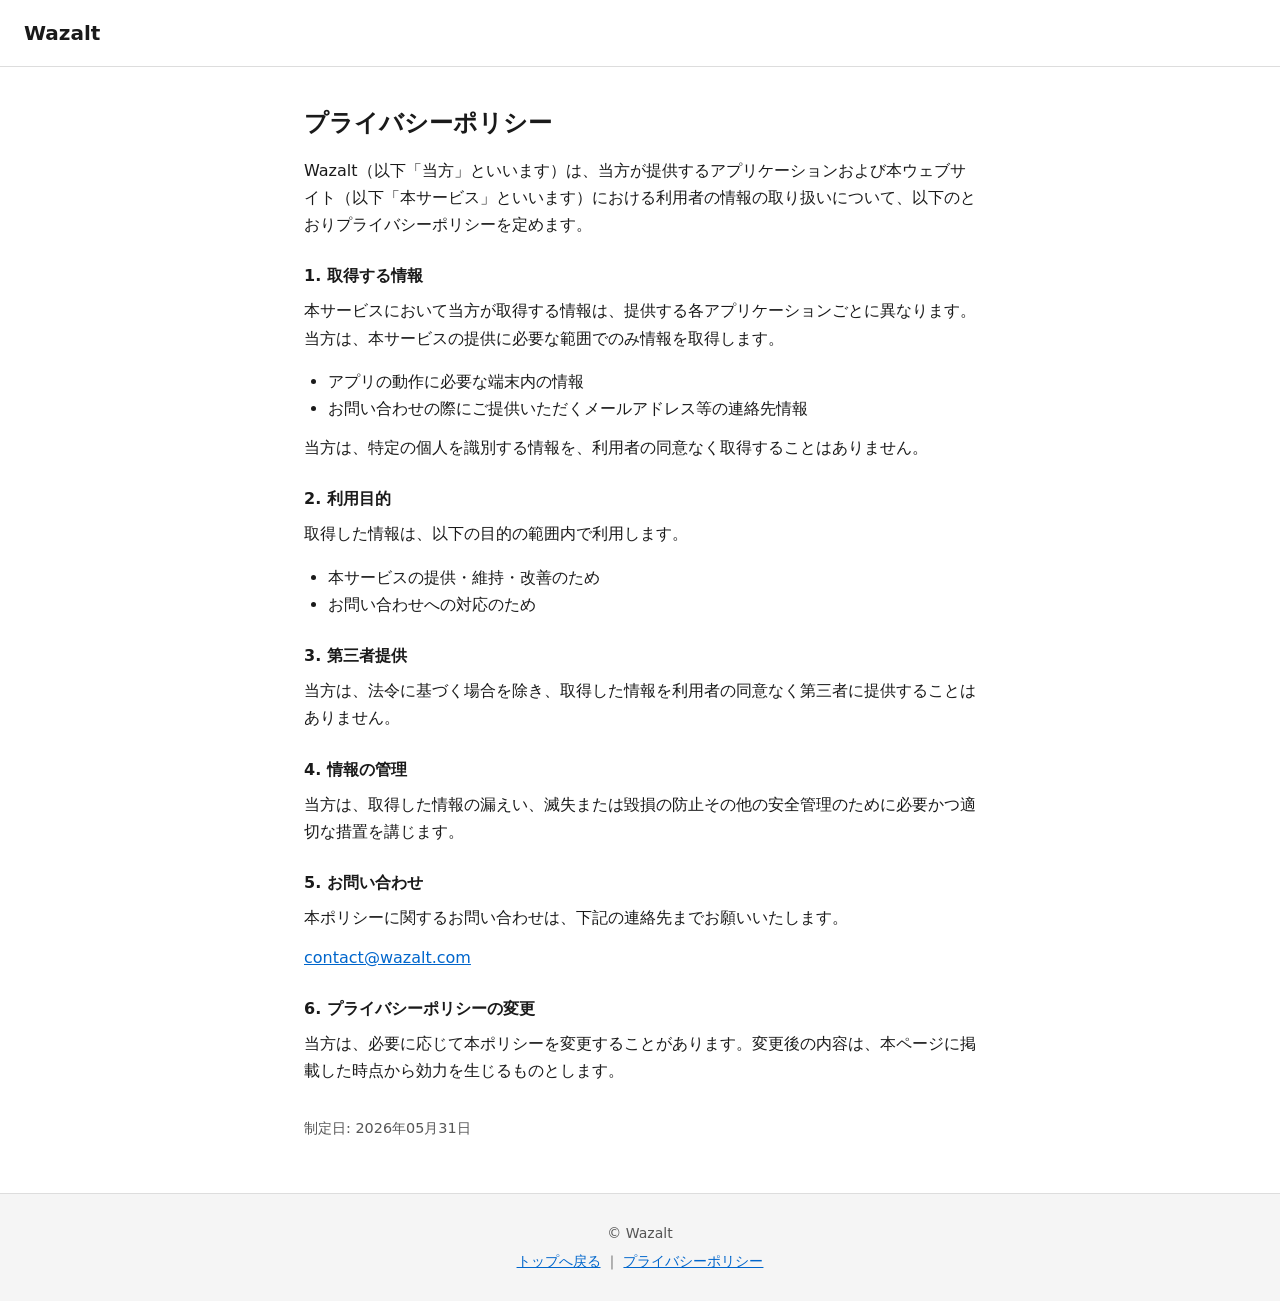
==== privacy/index.html @ 3d4e27b1 "Initial commit: Wazalt business website Add top page, privacy policy page, shared CSS, and anti-spam" ====
<!DOCTYPE html>
<html lang="ja">
<head>
  <meta charset="UTF-8">
  <meta name="viewport" content="width=device-width, initial-scale=1">
  <title>プライバシーポリシー | Wazalt</title>
  <meta name="description" content="Wazalt のプライバシーポリシーです。">
  <link rel="stylesheet" href="/css/style.css">
</head>
<body>
  <header class="site-header">
    <p class="site-name"><a href="/">Wazalt</a></p>
  </header>

  <main>
    <h1>プライバシーポリシー</h1>

    <div class="privacy-content">
      <p>Wazalt（以下「当方」といいます）は、当方が提供するアプリケーションおよび本ウェブサイト（以下「本サービス」といいます）における利用者の情報の取り扱いについて、以下のとおりプライバシーポリシーを定めます。</p>

      <h3>1. 取得する情報</h3>
      <p>本サービスにおいて当方が取得する情報は、提供する各アプリケーションごとに異なります。当方は、本サービスの提供に必要な範囲でのみ情報を取得します。</p>
      <ul>
        <li>アプリの動作に必要な端末内の情報</li>
        <li>お問い合わせの際にご提供いただくメールアドレス等の連絡先情報</li>
      </ul>
      <p>当方は、特定の個人を識別する情報を、利用者の同意なく取得することはありません。</p>

      <h3>2. 利用目的</h3>
      <p>取得した情報は、以下の目的の範囲内で利用します。</p>
      <ul>
        <li>本サービスの提供・維持・改善のため</li>
        <li>お問い合わせへの対応のため</li>
      </ul>

      <h3>3. 第三者提供</h3>
      <p>当方は、法令に基づく場合を除き、取得した情報を利用者の同意なく第三者に提供することはありません。</p>

      <h3>4. 情報の管理</h3>
      <p>当方は、取得した情報の漏えい、滅失または毀損の防止その他の安全管理のために必要かつ適切な措置を講じます。</p>

      <h3>5. お問い合わせ</h3>
      <p>本ポリシーに関するお問い合わせは、下記の連絡先までお願いいたします。</p>
      <p id="contact-mail">
        <noscript>contact［at］wazalt［dot］com（［at］→@、［dot］→.）</noscript>
      </p>
      <script src="/js/mail.js"></script>

      <h3>6. プライバシーポリシーの変更</h3>
      <p>当方は、必要に応じて本ポリシーを変更することがあります。変更後の内容は、本ページに掲載した時点から効力を生じるものとします。</p>
    </div>

    <p class="privacy-effective">制定日: 2026年05月31日</p>
  </main>

  <footer class="site-footer">
    <p>© Wazalt</p>
    <p><a href="/">トップへ戻る</a> ｜ <a href="/privacy/">プライバシーポリシー</a></p>
  </footer>
</body>
</html>
---- css/style.css ----
*, *::before, *::after {
  box-sizing: border-box;
}

body {
  margin: 0;
  padding: 0;
  font-family: system-ui, -apple-system, "Hiragino Kaku Gothic ProN", "Noto Sans JP", sans-serif;
  font-size: 16px;
  line-height: 1.7;
  color: #1A1A1A;
  background-color: #FFFFFF;
}

a {
  color: #0066CC;
  text-decoration: underline;
}

a:hover,
a:focus {
  text-decoration: none;
  outline: 2px solid #0066CC;
  outline-offset: 2px;
}

/* Header */
.site-header {
  border-bottom: 1px solid #DDDDDD;
  padding: 16px 24px;
}

.site-header .site-name {
  font-size: 1.25rem;
  font-weight: bold;
  margin: 0;
}

.site-header .site-name a {
  color: #1A1A1A;
  text-decoration: none;
}

.site-header .site-name a:hover,
.site-header .site-name a:focus {
  text-decoration: underline;
  outline: 2px solid #0066CC;
  outline-offset: 2px;
}

/* Main */
main {
  max-width: 720px;
  margin: 0 auto;
  padding: 40px 24px;
}

section {
  margin-bottom: 48px;
}

section:last-child {
  margin-bottom: 0;
}

h1, h2 {
  line-height: 1.4;
}

h1 {
  font-size: 1.5rem;
  margin-top: 0;
  margin-bottom: 16px;
}

h2 {
  font-size: 1.25rem;
  margin-top: 0;
  margin-bottom: 12px;
  padding-bottom: 8px;
  border-bottom: 1px solid #DDDDDD;
}

h3 {
  font-size: 1.1rem;
  margin-top: 24px;
  margin-bottom: 8px;
}

p {
  margin-top: 0;
  margin-bottom: 12px;
}

/* Footer */
.site-footer {
  background-color: #F5F5F5;
  border-top: 1px solid #DDDDDD;
  padding: 24px;
  text-align: center;
  font-size: 0.875rem;
  color: #555555;
}

.site-footer p {
  margin: 4px 0;
}

.site-footer a {
  color: #0066CC;
}

/* Contact mail */
#contact-mail a {
  color: #0066CC;
  text-decoration: underline;
}

/* Privacy policy */
.privacy-content h3 {
  font-size: 1rem;
}

.privacy-content ul {
  padding-left: 1.5em;
  margin-bottom: 12px;
}

.privacy-effective {
  color: #555555;
  font-size: 0.9rem;
  margin-top: 32px;
}

/* Responsive */
@media (max-width: 600px) {
  main {
    padding: 24px 16px;
  }

  .site-header {
    padding: 12px 16px;
  }

  .site-footer {
    padding: 16px;
  }
}
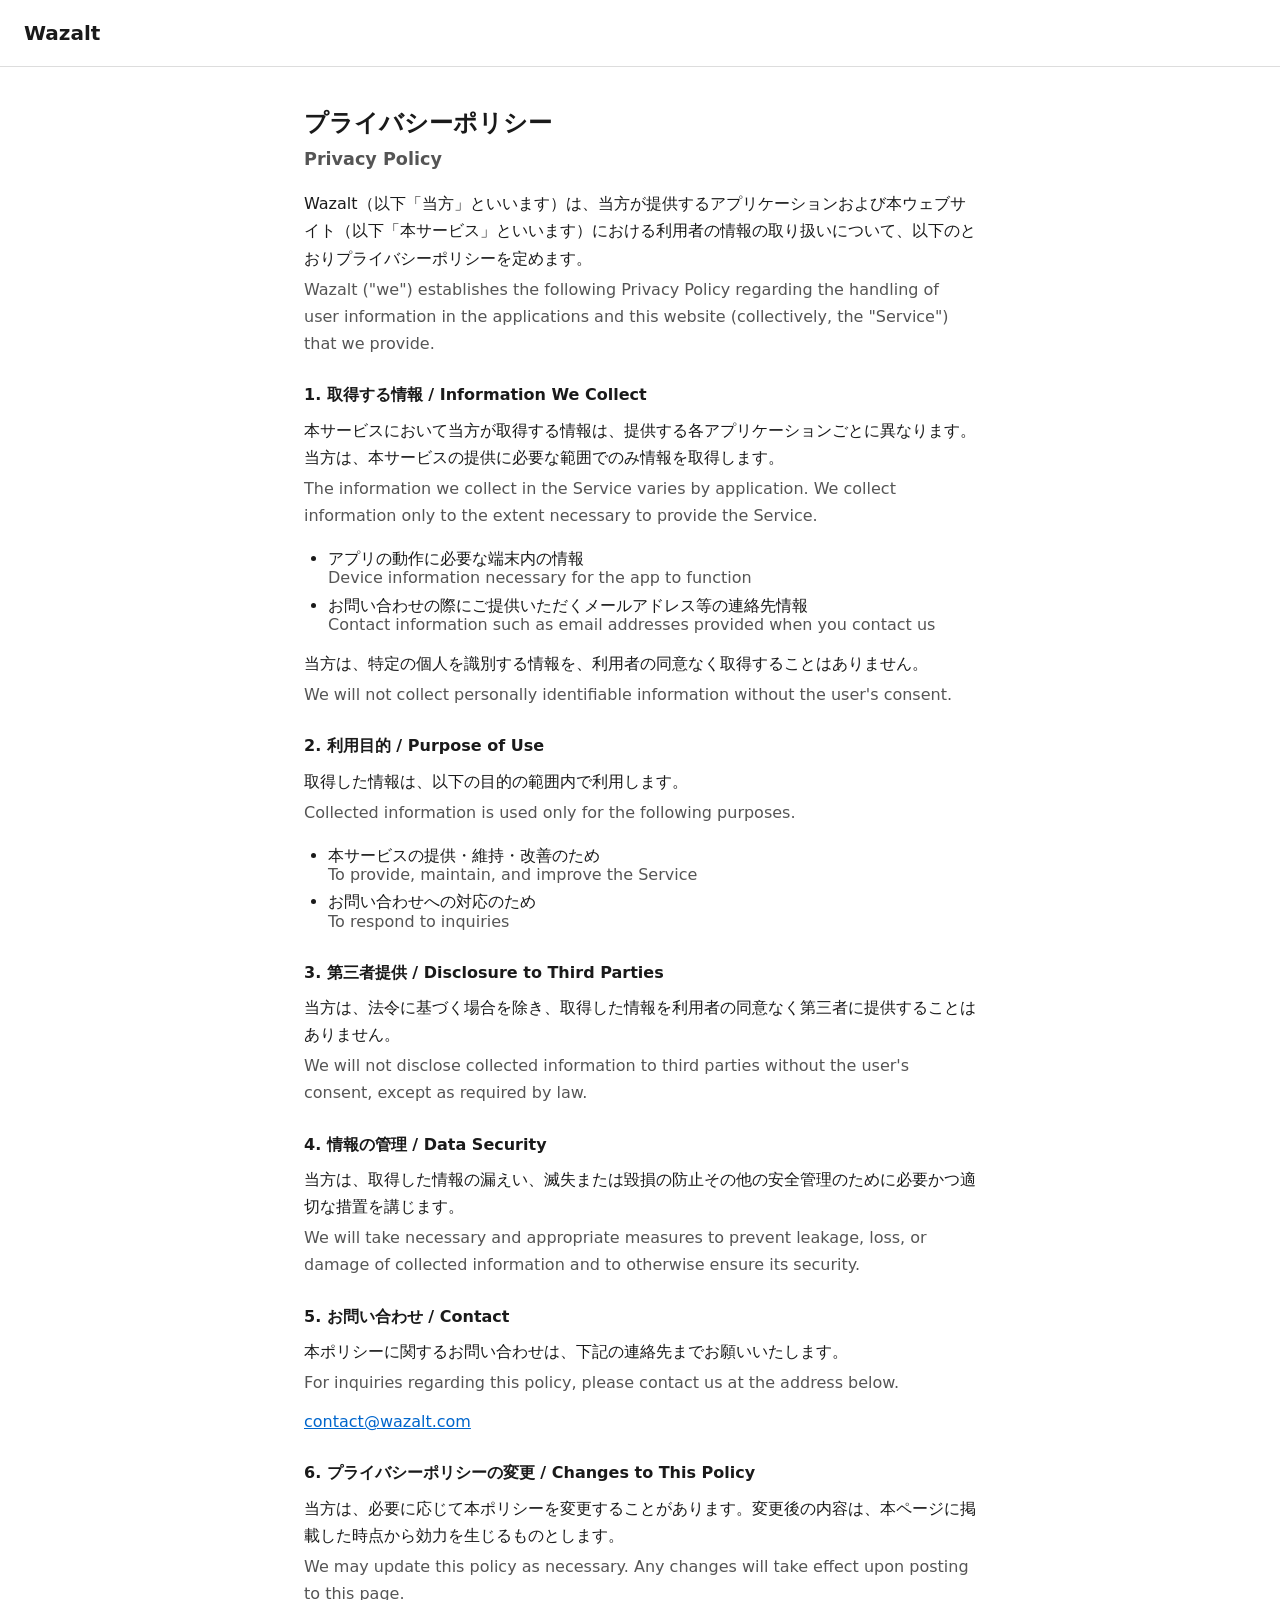
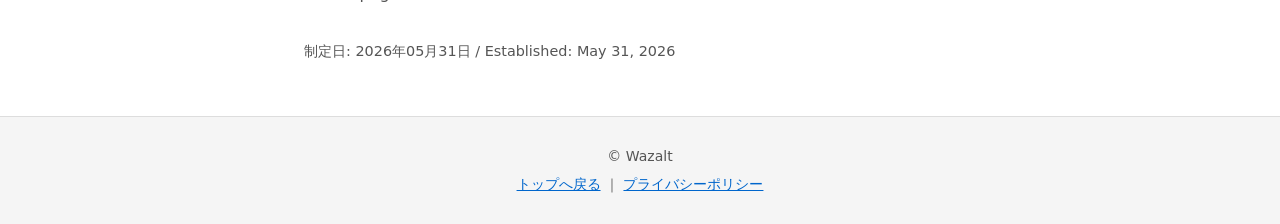
==== commit fbde1576: "Add English translation to Privacy Policy page Co-Authored-By: Claude Sonnet 4.6 <noreply@anthropic." ====
--- a/privacy/index.html
+++ b/privacy/index.html
@@ -3,8 +3,8 @@
 <head>
   <meta charset="UTF-8">
   <meta name="viewport" content="width=device-width, initial-scale=1">
-  <title>プライバシーポリシー | Wazalt</title>
-  <meta name="description" content="Wazalt のプライバシーポリシーです。">
+  <title>プライバシーポリシー / Privacy Policy | Wazalt</title>
+  <meta name="description" content="Wazalt のプライバシーポリシーです。 / Privacy Policy of Wazalt.">
   <link rel="stylesheet" href="/css/style.css">
 </head>
 <body>
@@ -13,44 +13,52 @@
   </header>
 
   <main>
-    <h1>プライバシーポリシー</h1>
+    <h1>プライバシーポリシー<br><span class="h1-en">Privacy Policy</span></h1>
 
     <div class="privacy-content">
       <p>Wazalt（以下「当方」といいます）は、当方が提供するアプリケーションおよび本ウェブサイト（以下「本サービス」といいます）における利用者の情報の取り扱いについて、以下のとおりプライバシーポリシーを定めます。</p>
+      <p class="en">Wazalt ("we") establishes the following Privacy Policy regarding the handling of user information in the applications and this website (collectively, the "Service") that we provide.</p>
 
-      <h3>1. 取得する情報</h3>
+      <h3>1. 取得する情報 / Information We Collect</h3>
       <p>本サービスにおいて当方が取得する情報は、提供する各アプリケーションごとに異なります。当方は、本サービスの提供に必要な範囲でのみ情報を取得します。</p>
+      <p class="en">The information we collect in the Service varies by application. We collect information only to the extent necessary to provide the Service.</p>
       <ul>
-        <li>アプリの動作に必要な端末内の情報</li>
-        <li>お問い合わせの際にご提供いただくメールアドレス等の連絡先情報</li>
+        <li>アプリの動作に必要な端末内の情報<br><span class="en">Device information necessary for the app to function</span></li>
+        <li>お問い合わせの際にご提供いただくメールアドレス等の連絡先情報<br><span class="en">Contact information such as email addresses provided when you contact us</span></li>
       </ul>
       <p>当方は、特定の個人を識別する情報を、利用者の同意なく取得することはありません。</p>
+      <p class="en">We will not collect personally identifiable information without the user's consent.</p>
 
-      <h3>2. 利用目的</h3>
+      <h3>2. 利用目的 / Purpose of Use</h3>
       <p>取得した情報は、以下の目的の範囲内で利用します。</p>
+      <p class="en">Collected information is used only for the following purposes.</p>
       <ul>
-        <li>本サービスの提供・維持・改善のため</li>
-        <li>お問い合わせへの対応のため</li>
+        <li>本サービスの提供・維持・改善のため<br><span class="en">To provide, maintain, and improve the Service</span></li>
+        <li>お問い合わせへの対応のため<br><span class="en">To respond to inquiries</span></li>
       </ul>
 
-      <h3>3. 第三者提供</h3>
+      <h3>3. 第三者提供 / Disclosure to Third Parties</h3>
       <p>当方は、法令に基づく場合を除き、取得した情報を利用者の同意なく第三者に提供することはありません。</p>
+      <p class="en">We will not disclose collected information to third parties without the user's consent, except as required by law.</p>
 
-      <h3>4. 情報の管理</h3>
+      <h3>4. 情報の管理 / Data Security</h3>
       <p>当方は、取得した情報の漏えい、滅失または毀損の防止その他の安全管理のために必要かつ適切な措置を講じます。</p>
+      <p class="en">We will take necessary and appropriate measures to prevent leakage, loss, or damage of collected information and to otherwise ensure its security.</p>
 
-      <h3>5. お問い合わせ</h3>
+      <h3>5. お問い合わせ / Contact</h3>
       <p>本ポリシーに関するお問い合わせは、下記の連絡先までお願いいたします。</p>
+      <p class="en">For inquiries regarding this policy, please contact us at the address below.</p>
       <p id="contact-mail">
         <noscript>contact［at］wazalt［dot］com（［at］→@、［dot］→.）</noscript>
       </p>
       <script src="/js/mail.js"></script>
 
-      <h3>6. プライバシーポリシーの変更</h3>
+      <h3>6. プライバシーポリシーの変更 / Changes to This Policy</h3>
       <p>当方は、必要に応じて本ポリシーを変更することがあります。変更後の内容は、本ページに掲載した時点から効力を生じるものとします。</p>
+      <p class="en">We may update this policy as necessary. Any changes will take effect upon posting to this page.</p>
     </div>
 
-    <p class="privacy-effective">制定日: 2026年05月31日</p>
+    <p class="privacy-effective">制定日: 2026年05月31日 / Established: May 31, 2026</p>
   </main>
 
   <footer class="site-footer">
--- a/css/style.css
+++ b/css/style.css
@@ -121,6 +121,22 @@
   font-size: 1rem;
 }
 
+.h1-en {
+  font-size: 1.1rem;
+  font-weight: bold;
+  color: #555555;
+}
+
+.en {
+  color: #555555;
+  margin-top: -8px;
+}
+
+.privacy-content li .en {
+  color: #555555;
+  display: block;
+}
+
 .privacy-content ul {
   padding-left: 1.5em;
   margin-bottom: 12px;
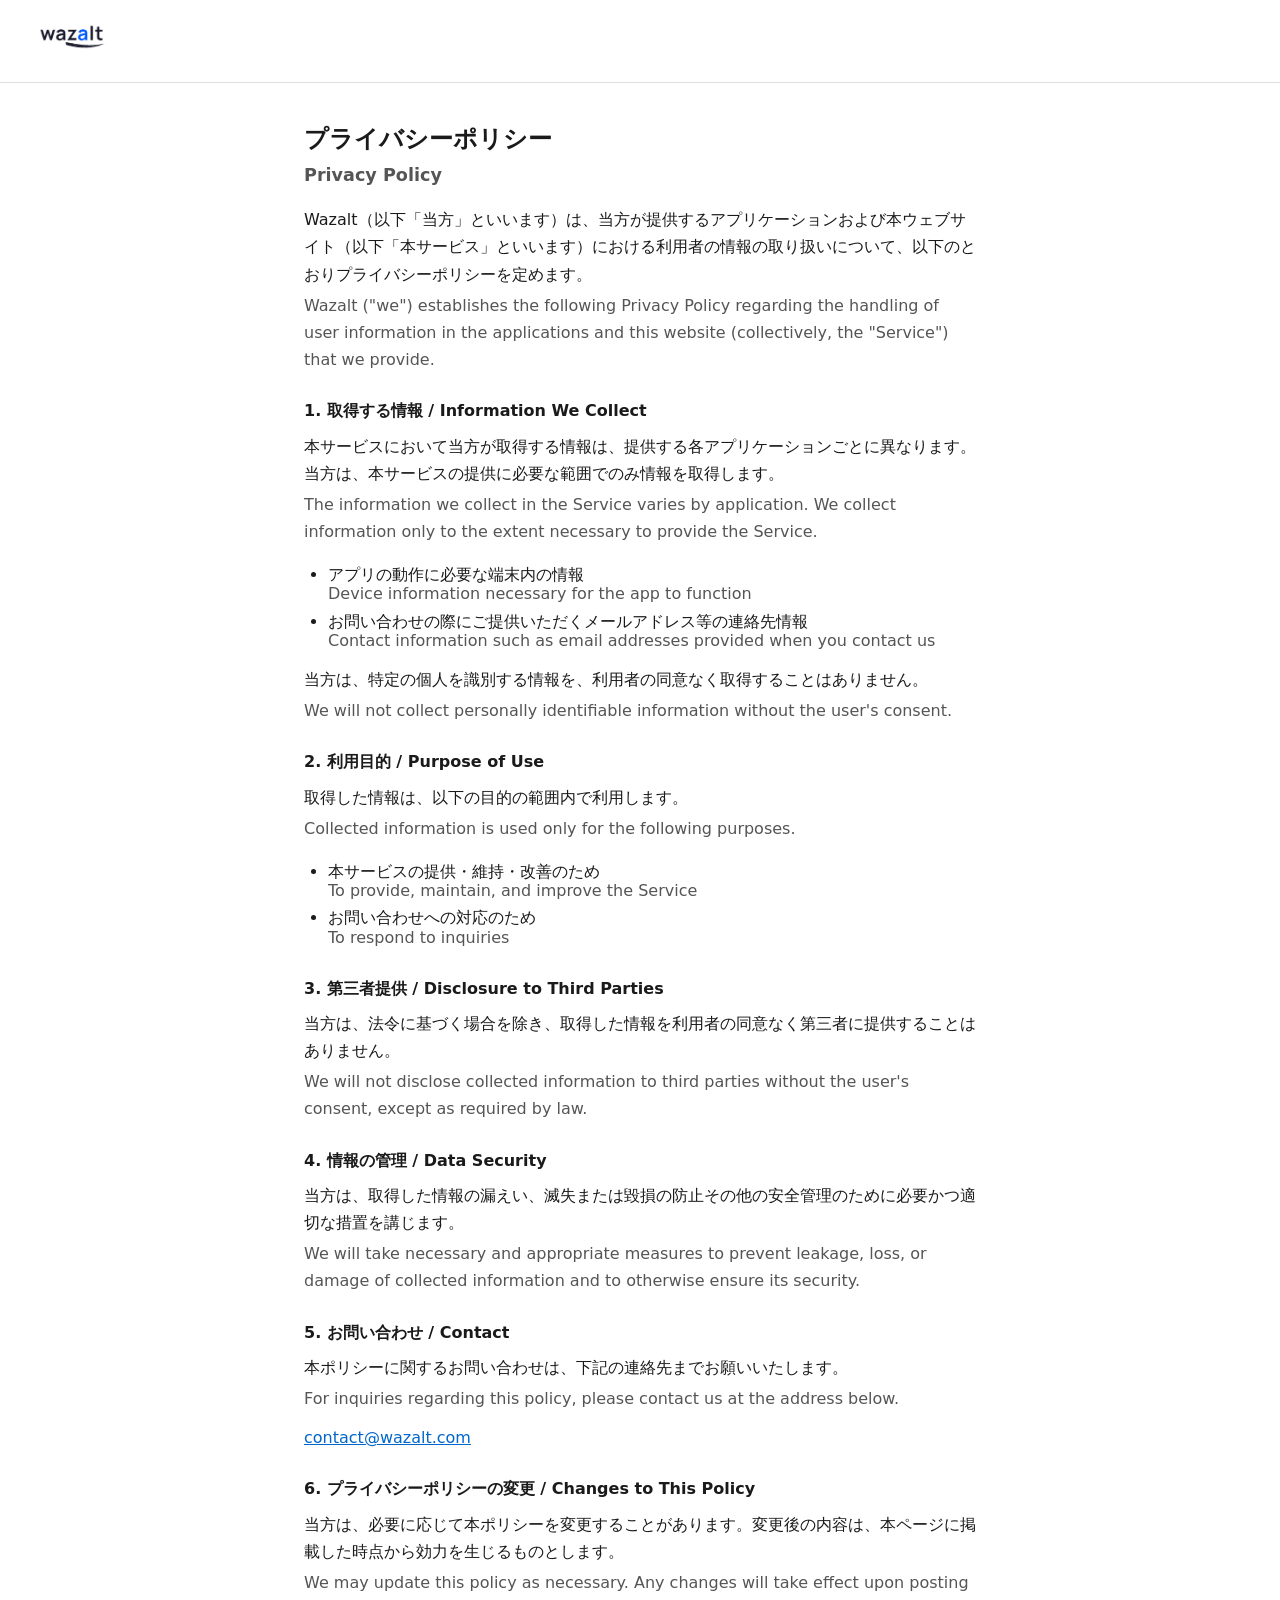
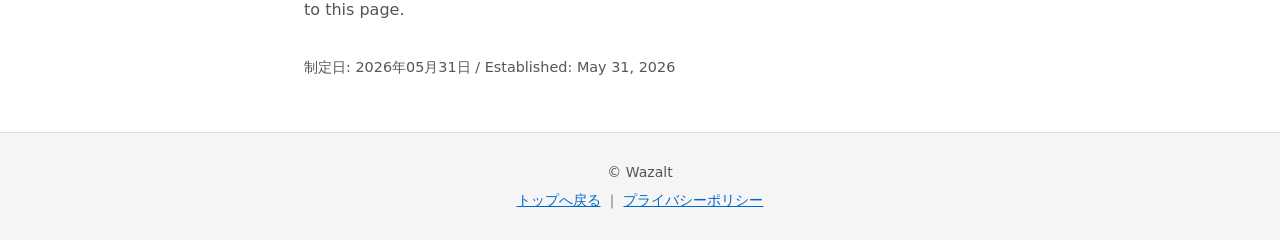
==== commit c18cb377: "Replace header text with logo image Co-Authored-By: Claude Sonnet 4.6 <noreply@anthropic.com>" ====
--- a/privacy/index.html
+++ b/privacy/index.html
@@ -9,7 +9,7 @@
 </head>
 <body>
   <header class="site-header">
-    <p class="site-name"><a href="/">Wazalt</a></p>
+    <p class="site-name"><a href="/"><img src="/assets/wazalt-logo-light-512px.png" alt="Wazalt" class="site-logo"></a></p>
   </header>
 
   <main>
--- a/css/style.css
+++ b/css/style.css
@@ -39,13 +39,20 @@
 .site-header .site-name a {
   color: #1A1A1A;
   text-decoration: none;
+  display: inline-block;
 }
 
 .site-header .site-name a:hover,
 .site-header .site-name a:focus {
-  text-decoration: underline;
+  text-decoration: none;
   outline: 2px solid #0066CC;
   outline-offset: 2px;
+}
+
+.site-logo {
+  height: 40px;
+  width: auto;
+  display: block;
 }
 
 /* Main */
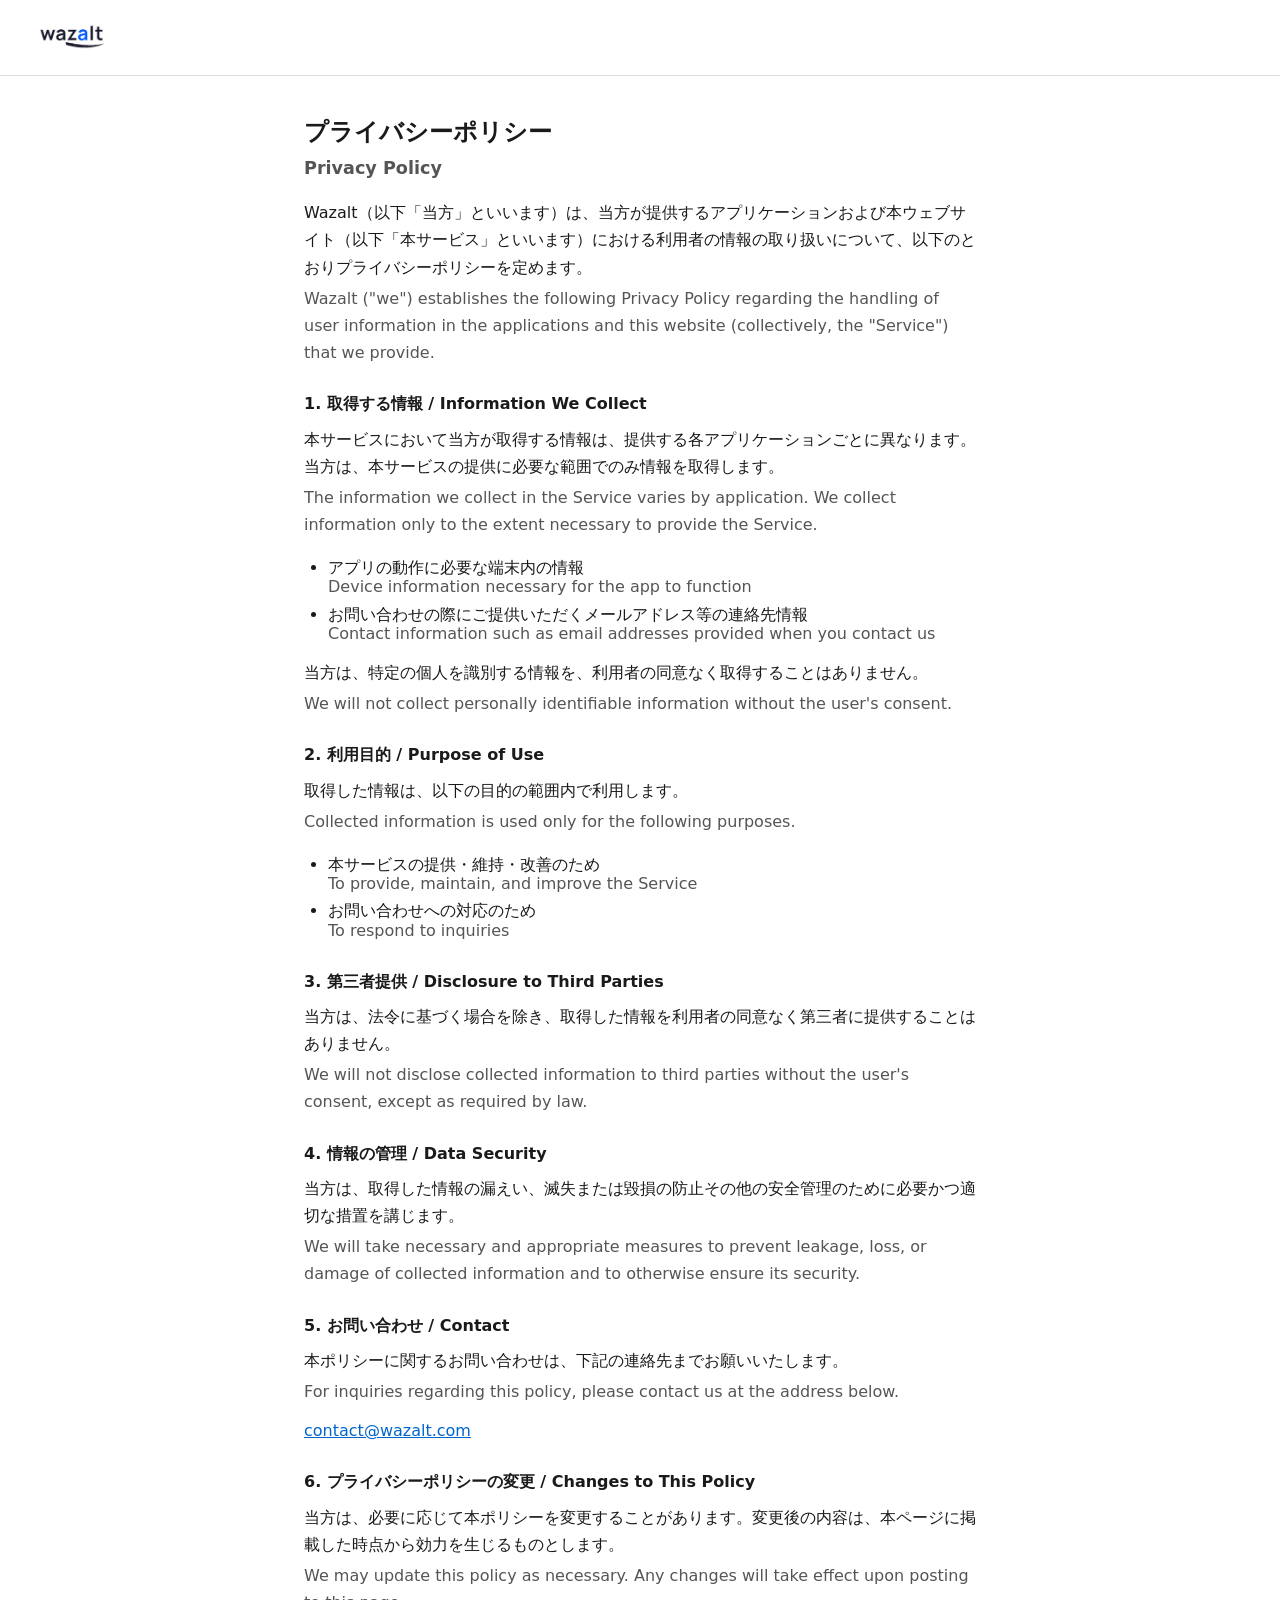
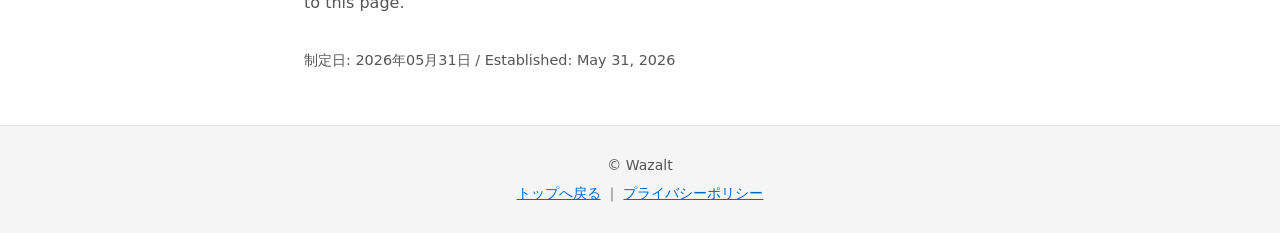
==== commit a2eb8b92: "Fix logo height to 40px Co-Authored-By: Claude Sonnet 4.6 <noreply@anthropic.com>" ====
--- a/privacy/index.html
+++ b/privacy/index.html
@@ -9,7 +9,7 @@
 </head>
 <body>
   <header class="site-header">
-    <p class="site-name"><a href="/"><img src="/assets/wazalt-logo-light-512px.png" alt="Wazalt" class="site-logo"></a></p>
+    <p class="site-name"><a href="/"><img src="/assets/wazalt-logo-light-512px.png" alt="Wazalt" class="site-logo" height="40"></a></p>
   </header>
 
   <main>
--- a/css/style.css
+++ b/css/style.css
@@ -34,6 +34,7 @@
   font-size: 1.25rem;
   font-weight: bold;
   margin: 0;
+  line-height: 1;
 }
 
 .site-header .site-name a {
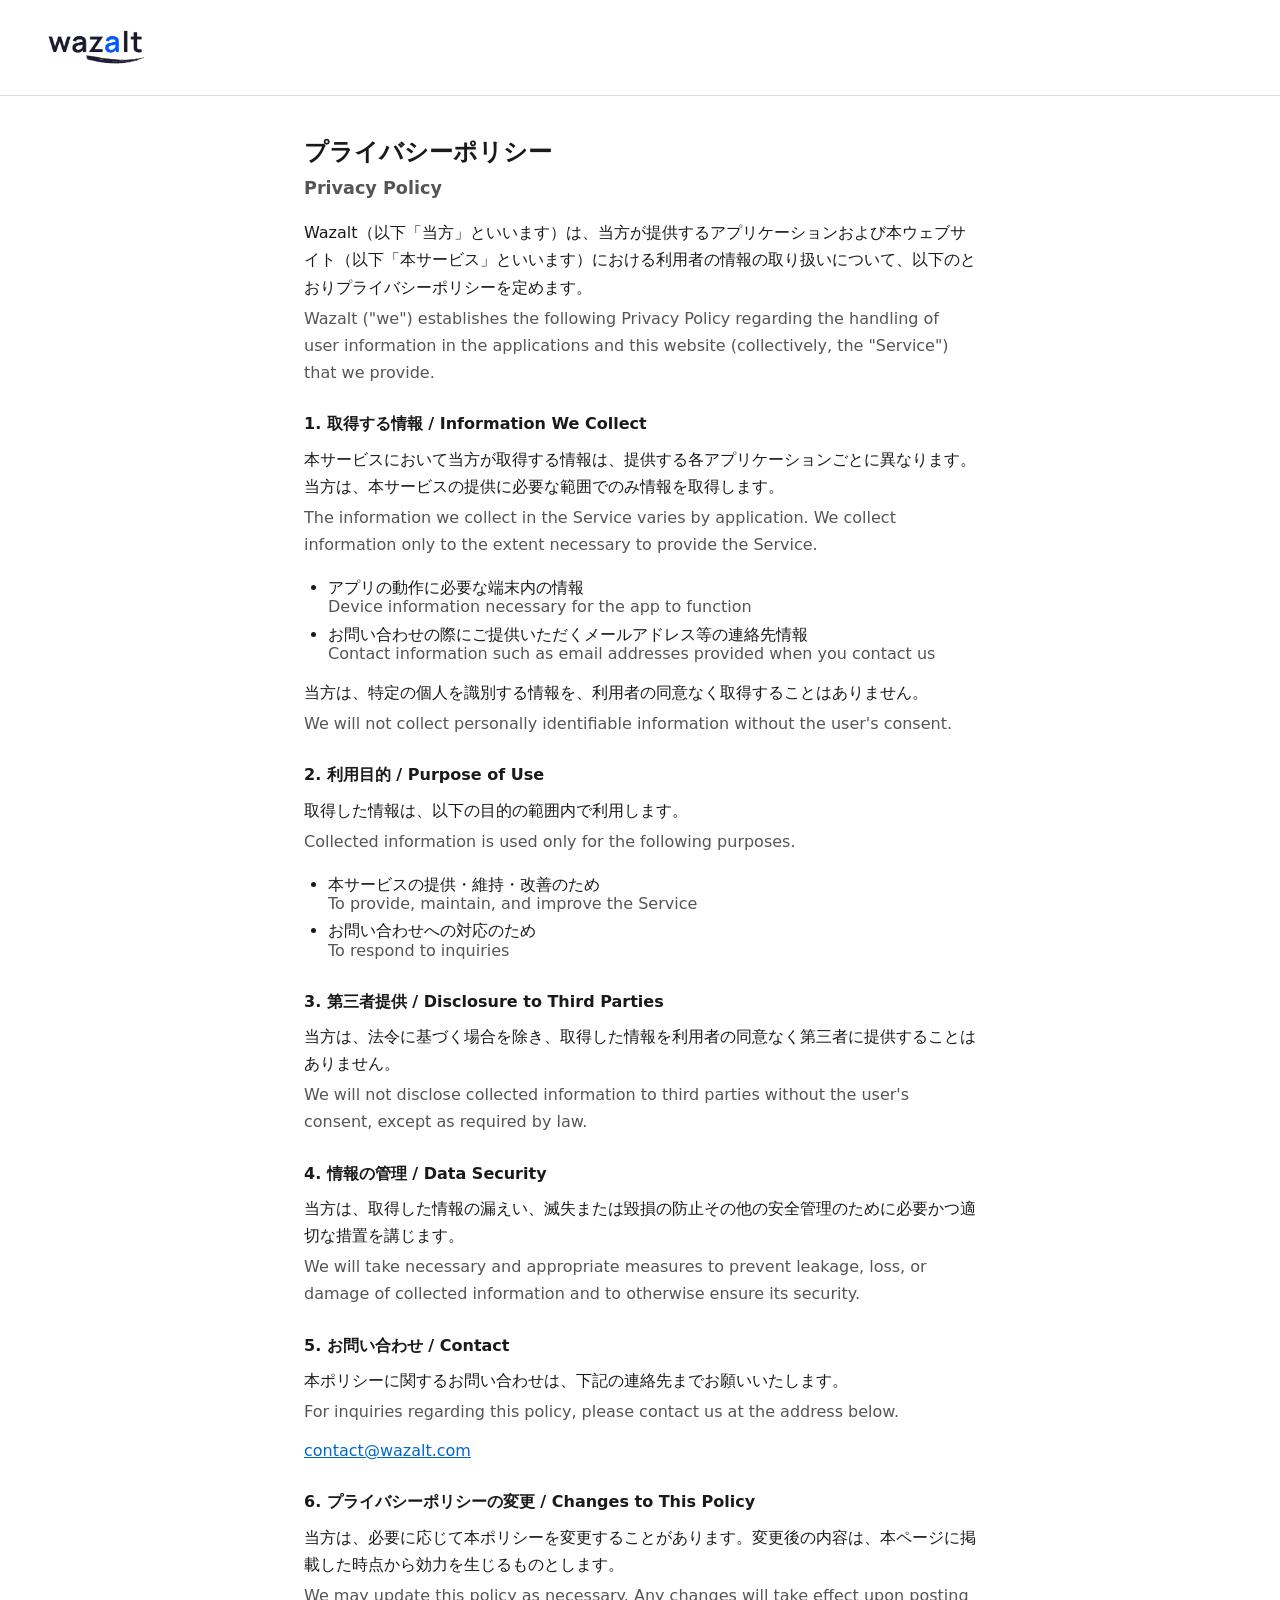
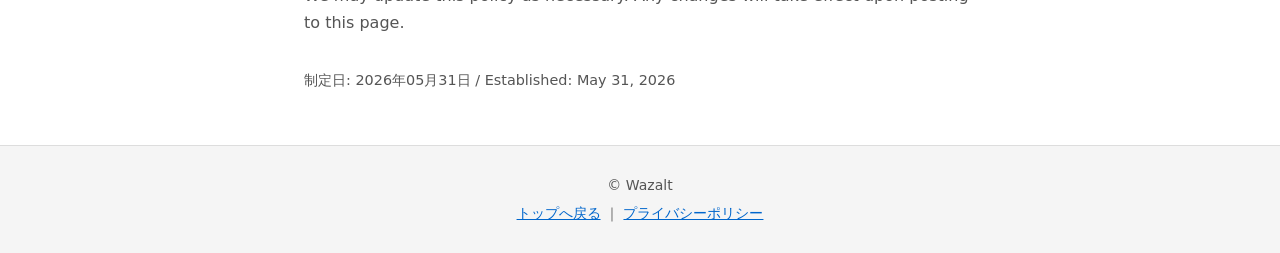
==== commit daa2dab0: "Update logo height to 60px Co-Authored-By: Claude Sonnet 4.6 <noreply@anthropic.com>" ====
--- a/privacy/index.html
+++ b/privacy/index.html
@@ -9,7 +9,7 @@
 </head>
 <body>
   <header class="site-header">
-    <p class="site-name"><a href="/"><img src="/assets/wazalt-logo-light-512px.png" alt="Wazalt" class="site-logo" height="40"></a></p>
+    <p class="site-name"><a href="/"><img src="/assets/wazalt-logo-light-512px.png" alt="Wazalt" class="site-logo" height="60"></a></p>
   </header>
 
   <main>
--- a/css/style.css
+++ b/css/style.css
@@ -51,7 +51,7 @@
 }
 
 .site-logo {
-  height: 40px;
+  height: 60px;
   width: auto;
   display: block;
 }
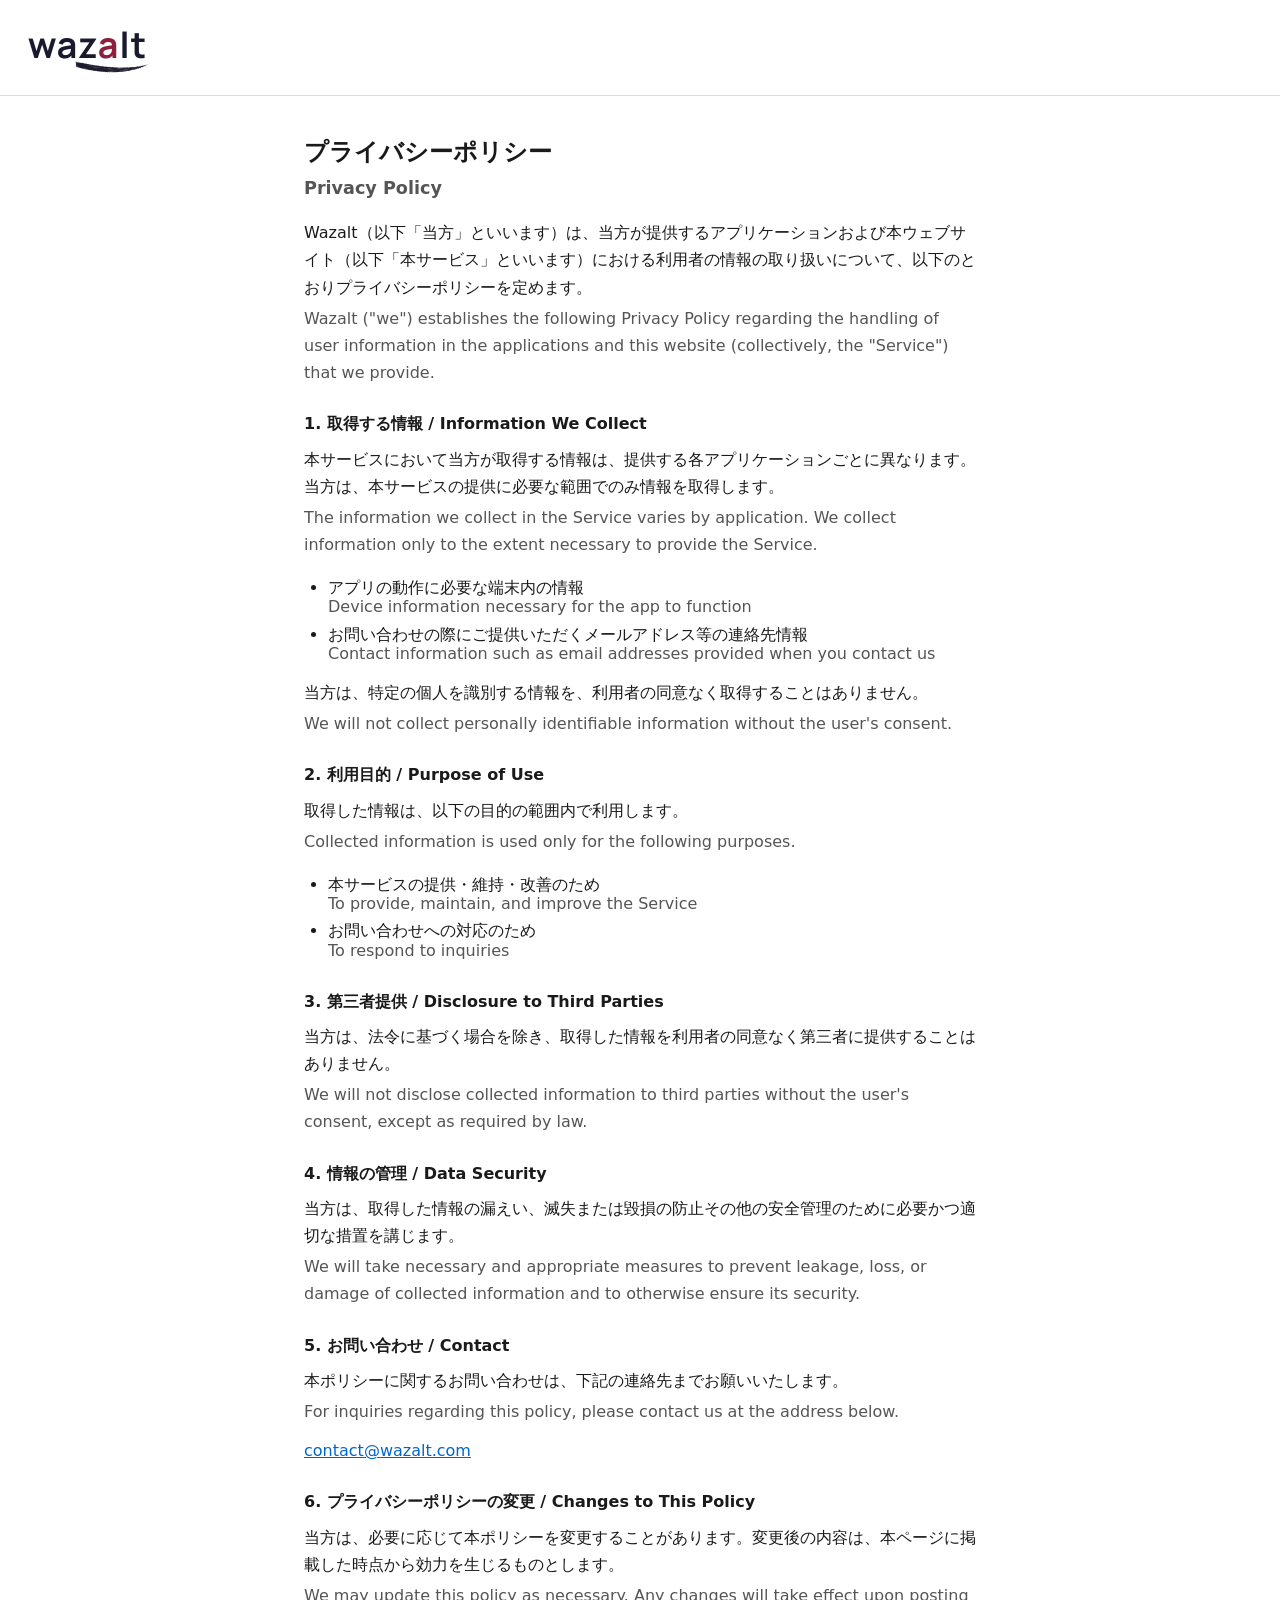
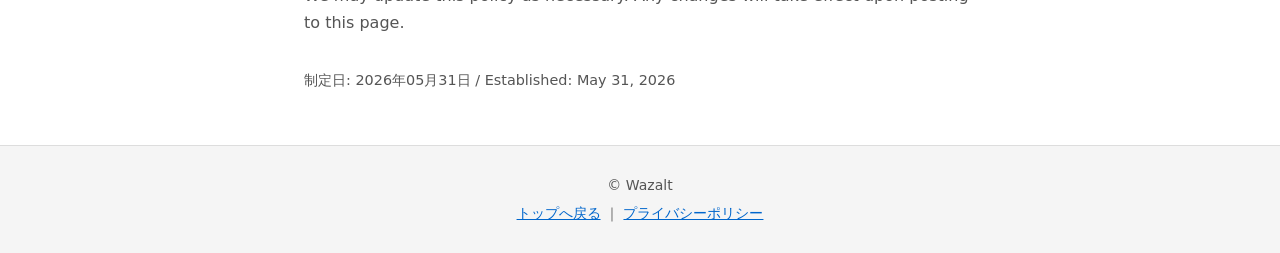
==== commit fe73c1db: "Add favicon and update logo image ファビコン (assets/favicon.ico) を追加し、各ページの <head> に適用。 ロゴ画像も更新。  Co-Aut" ====
--- a/privacy/index.html
+++ b/privacy/index.html
@@ -5,6 +5,7 @@
   <meta name="viewport" content="width=device-width, initial-scale=1">
   <title>プライバシーポリシー / Privacy Policy | Wazalt</title>
   <meta name="description" content="Wazalt のプライバシーポリシーです。 / Privacy Policy of Wazalt.">
+  <link rel="icon" href="/assets/favicon.ico" sizes="any">
   <link rel="stylesheet" href="/css/style.css">
 </head>
 <body>
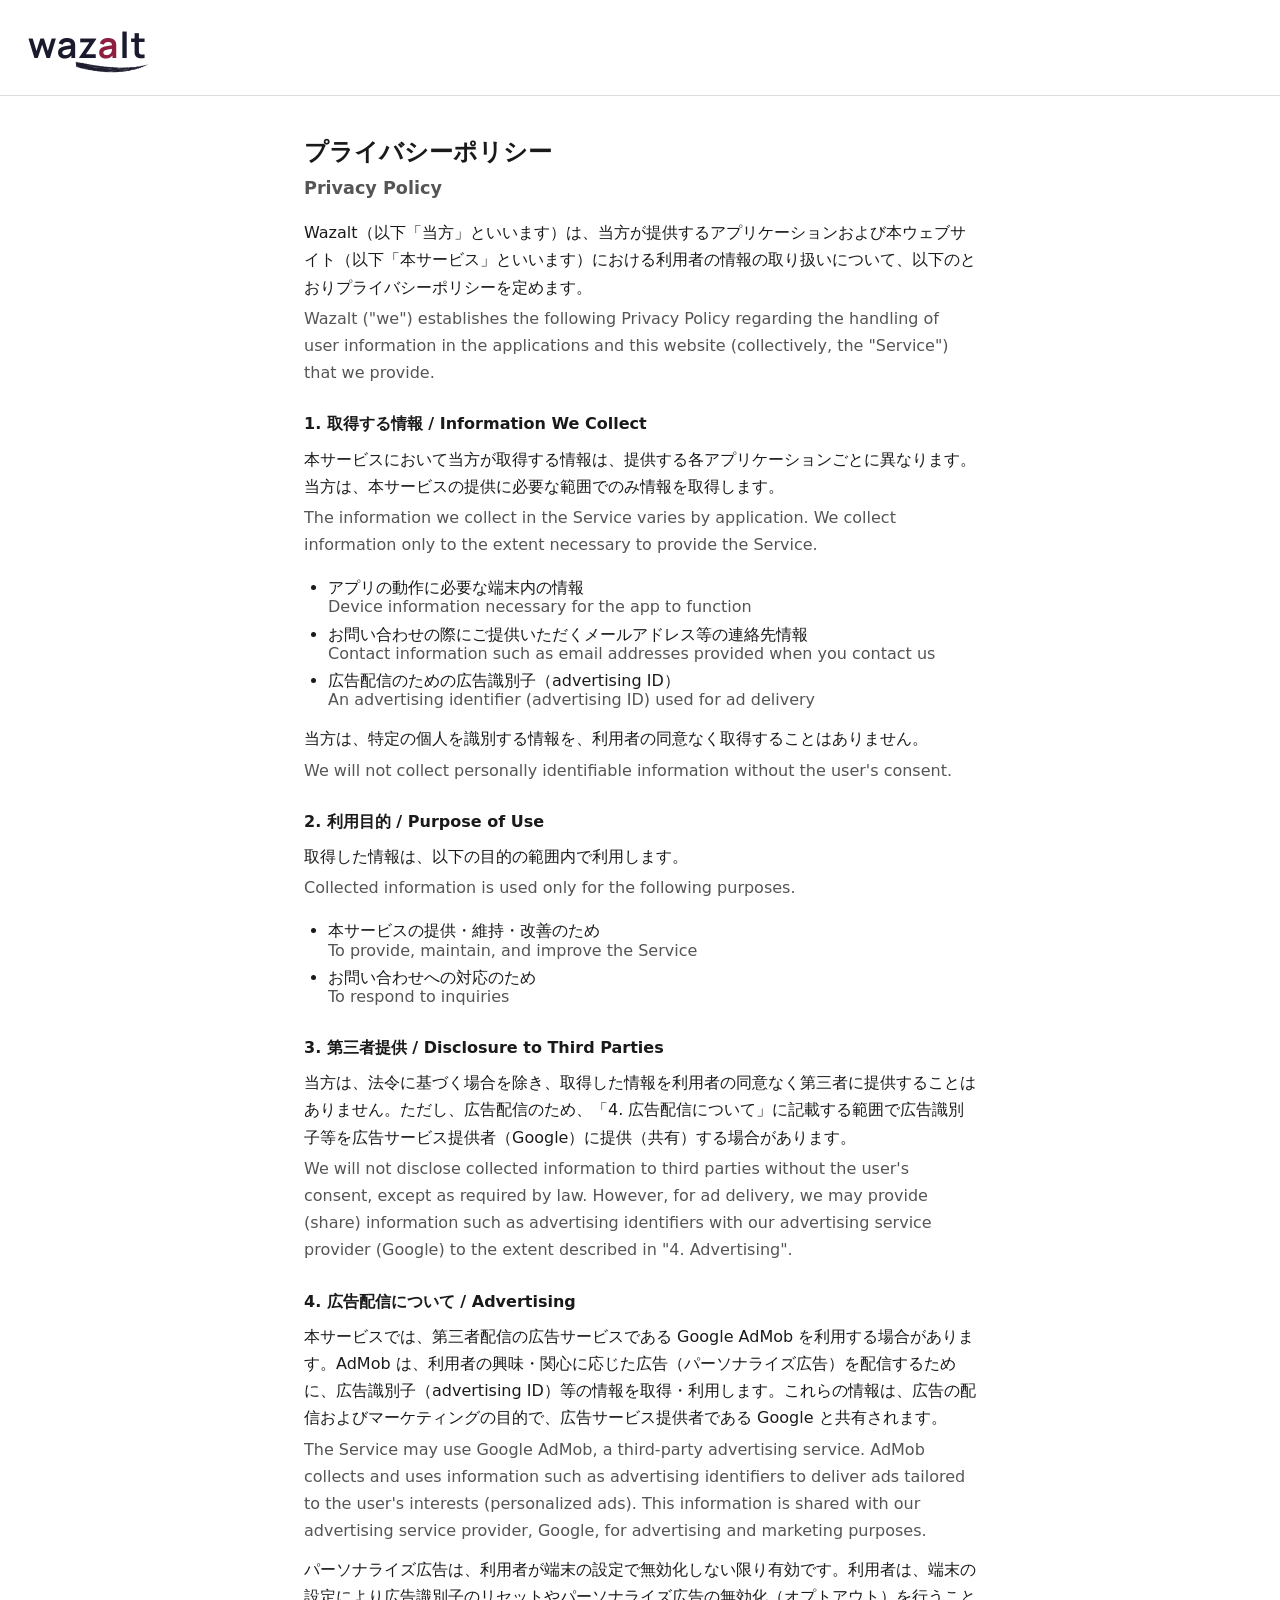
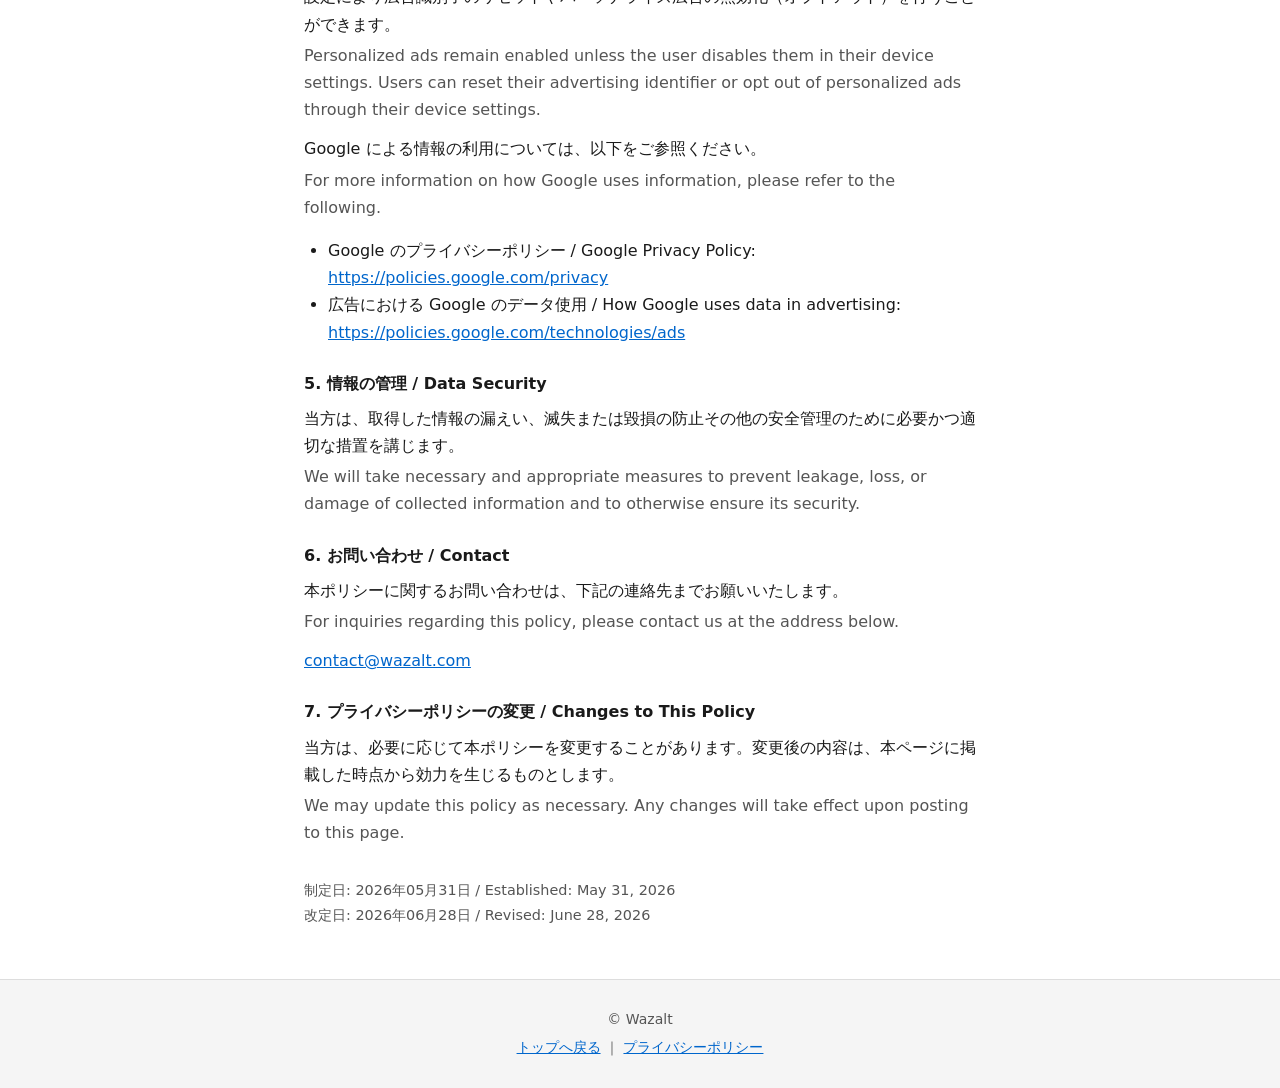
==== commit 9da8bb74: "Add AdMob advertising disclosure to privacy policy Align privacy policy with Google Play Data Safety" ====
--- a/privacy/index.html
+++ b/privacy/index.html
@@ -26,6 +26,7 @@
       <ul>
         <li>アプリの動作に必要な端末内の情報<br><span class="en">Device information necessary for the app to function</span></li>
         <li>お問い合わせの際にご提供いただくメールアドレス等の連絡先情報<br><span class="en">Contact information such as email addresses provided when you contact us</span></li>
+        <li>広告配信のための広告識別子（advertising ID）<br><span class="en">An advertising identifier (advertising ID) used for ad delivery</span></li>
       </ul>
       <p>当方は、特定の個人を識別する情報を、利用者の同意なく取得することはありません。</p>
       <p class="en">We will not collect personally identifiable information without the user's consent.</p>
@@ -39,14 +40,26 @@
       </ul>
 
       <h3>3. 第三者提供 / Disclosure to Third Parties</h3>
-      <p>当方は、法令に基づく場合を除き、取得した情報を利用者の同意なく第三者に提供することはありません。</p>
-      <p class="en">We will not disclose collected information to third parties without the user's consent, except as required by law.</p>
+      <p>当方は、法令に基づく場合を除き、取得した情報を利用者の同意なく第三者に提供することはありません。ただし、広告配信のため、「4. 広告配信について」に記載する範囲で広告識別子等を広告サービス提供者（Google）に提供（共有）する場合があります。</p>
+      <p class="en">We will not disclose collected information to third parties without the user's consent, except as required by law. However, for ad delivery, we may provide (share) information such as advertising identifiers with our advertising service provider (Google) to the extent described in "4. Advertising".</p>
 
-      <h3>4. 情報の管理 / Data Security</h3>
+      <h3>4. 広告配信について / Advertising</h3>
+      <p>本サービスでは、第三者配信の広告サービスである Google AdMob を利用する場合があります。AdMob は、利用者の興味・関心に応じた広告（パーソナライズ広告）を配信するために、広告識別子（advertising ID）等の情報を取得・利用します。これらの情報は、広告の配信およびマーケティングの目的で、広告サービス提供者である Google と共有されます。</p>
+      <p class="en">The Service may use Google AdMob, a third-party advertising service. AdMob collects and uses information such as advertising identifiers to deliver ads tailored to the user's interests (personalized ads). This information is shared with our advertising service provider, Google, for advertising and marketing purposes.</p>
+      <p>パーソナライズ広告は、利用者が端末の設定で無効化しない限り有効です。利用者は、端末の設定により広告識別子のリセットやパーソナライズ広告の無効化（オプトアウト）を行うことができます。</p>
+      <p class="en">Personalized ads remain enabled unless the user disables them in their device settings. Users can reset their advertising identifier or opt out of personalized ads through their device settings.</p>
+      <p>Google による情報の利用については、以下をご参照ください。</p>
+      <p class="en">For more information on how Google uses information, please refer to the following.</p>
+      <ul>
+        <li>Google のプライバシーポリシー / Google Privacy Policy: <a href="https://policies.google.com/privacy">https://policies.google.com/privacy</a></li>
+        <li>広告における Google のデータ使用 / How Google uses data in advertising: <a href="https://policies.google.com/technologies/ads">https://policies.google.com/technologies/ads</a></li>
+      </ul>
+
+      <h3>5. 情報の管理 / Data Security</h3>
       <p>当方は、取得した情報の漏えい、滅失または毀損の防止その他の安全管理のために必要かつ適切な措置を講じます。</p>
       <p class="en">We will take necessary and appropriate measures to prevent leakage, loss, or damage of collected information and to otherwise ensure its security.</p>
 
-      <h3>5. お問い合わせ / Contact</h3>
+      <h3>6. お問い合わせ / Contact</h3>
       <p>本ポリシーに関するお問い合わせは、下記の連絡先までお願いいたします。</p>
       <p class="en">For inquiries regarding this policy, please contact us at the address below.</p>
       <p id="contact-mail">
@@ -54,12 +67,12 @@
       </p>
       <script src="/js/mail.js"></script>
 
-      <h3>6. プライバシーポリシーの変更 / Changes to This Policy</h3>
+      <h3>7. プライバシーポリシーの変更 / Changes to This Policy</h3>
       <p>当方は、必要に応じて本ポリシーを変更することがあります。変更後の内容は、本ページに掲載した時点から効力を生じるものとします。</p>
       <p class="en">We may update this policy as necessary. Any changes will take effect upon posting to this page.</p>
     </div>
 
-    <p class="privacy-effective">制定日: 2026年05月31日 / Established: May 31, 2026</p>
+    <p class="privacy-effective">制定日: 2026年05月31日 / Established: May 31, 2026<br>改定日: 2026年06月28日 / Revised: June 28, 2026</p>
   </main>
 
   <footer class="site-footer">
